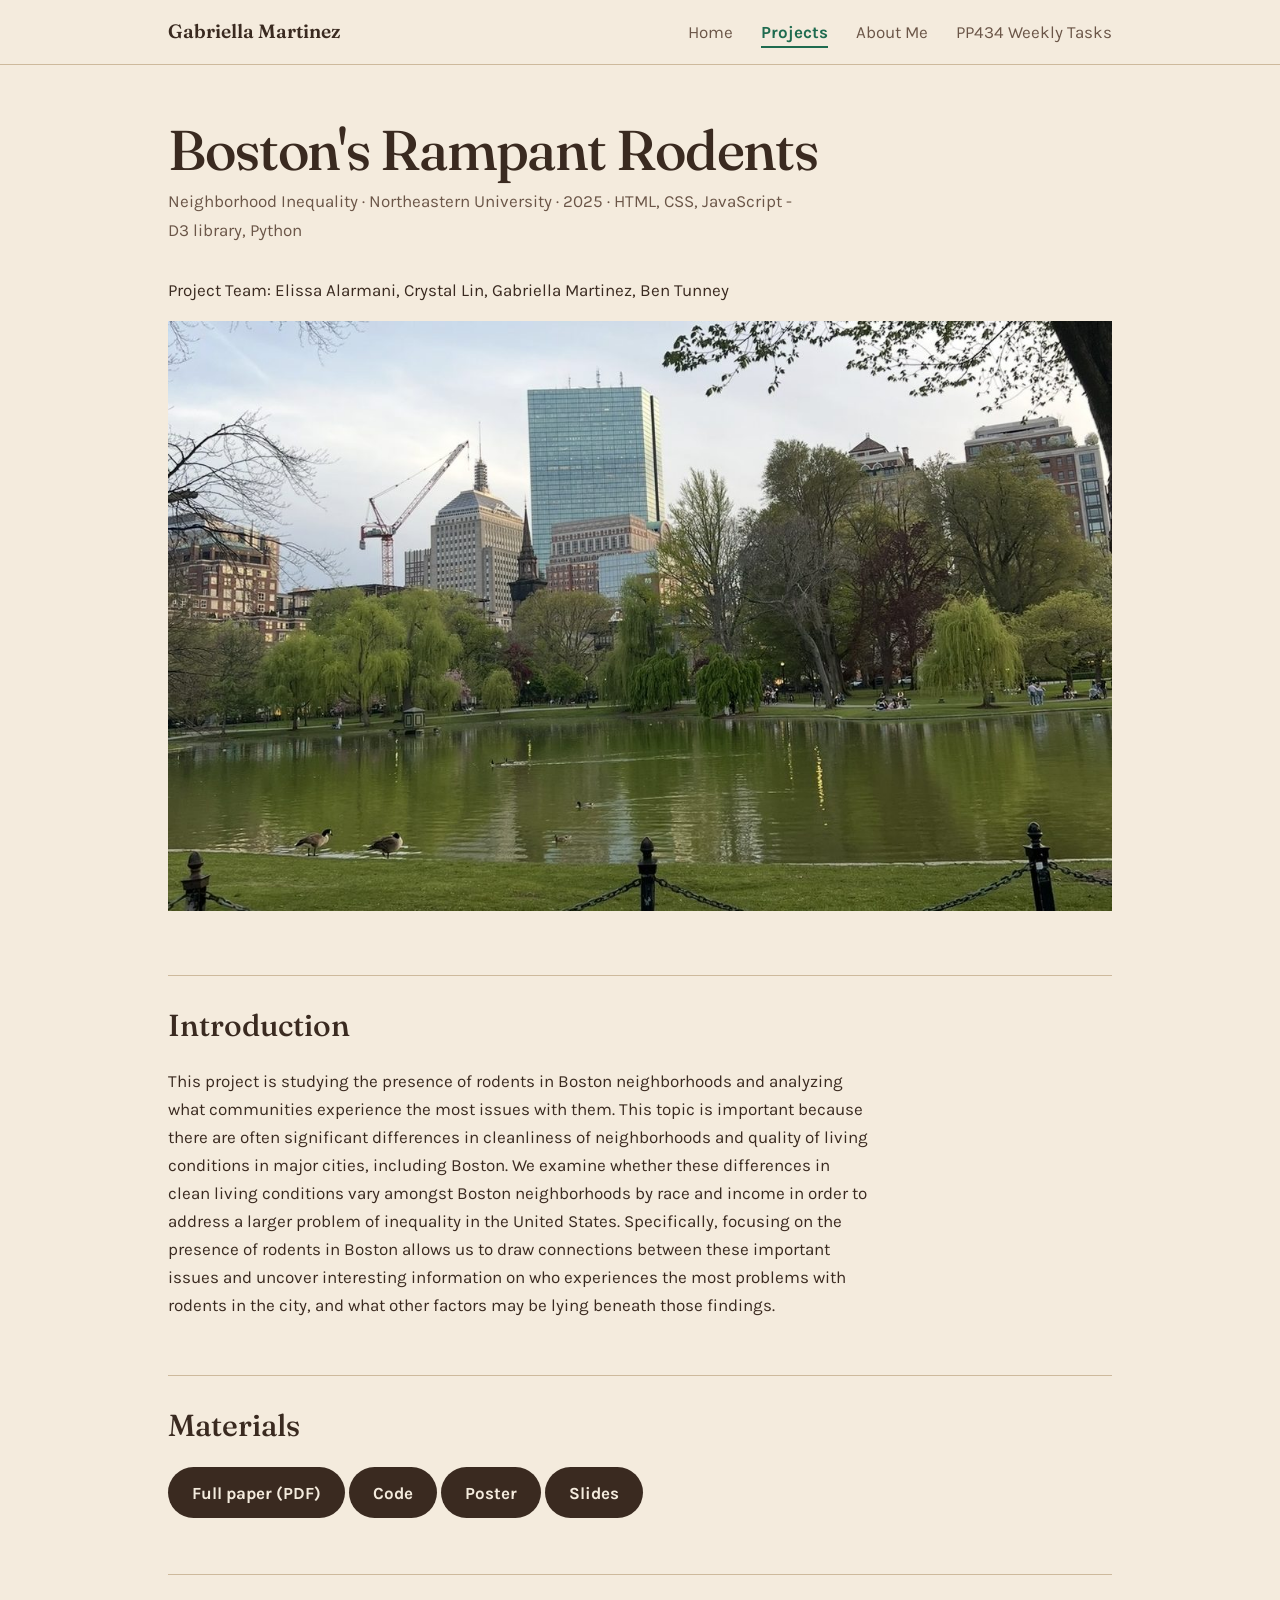
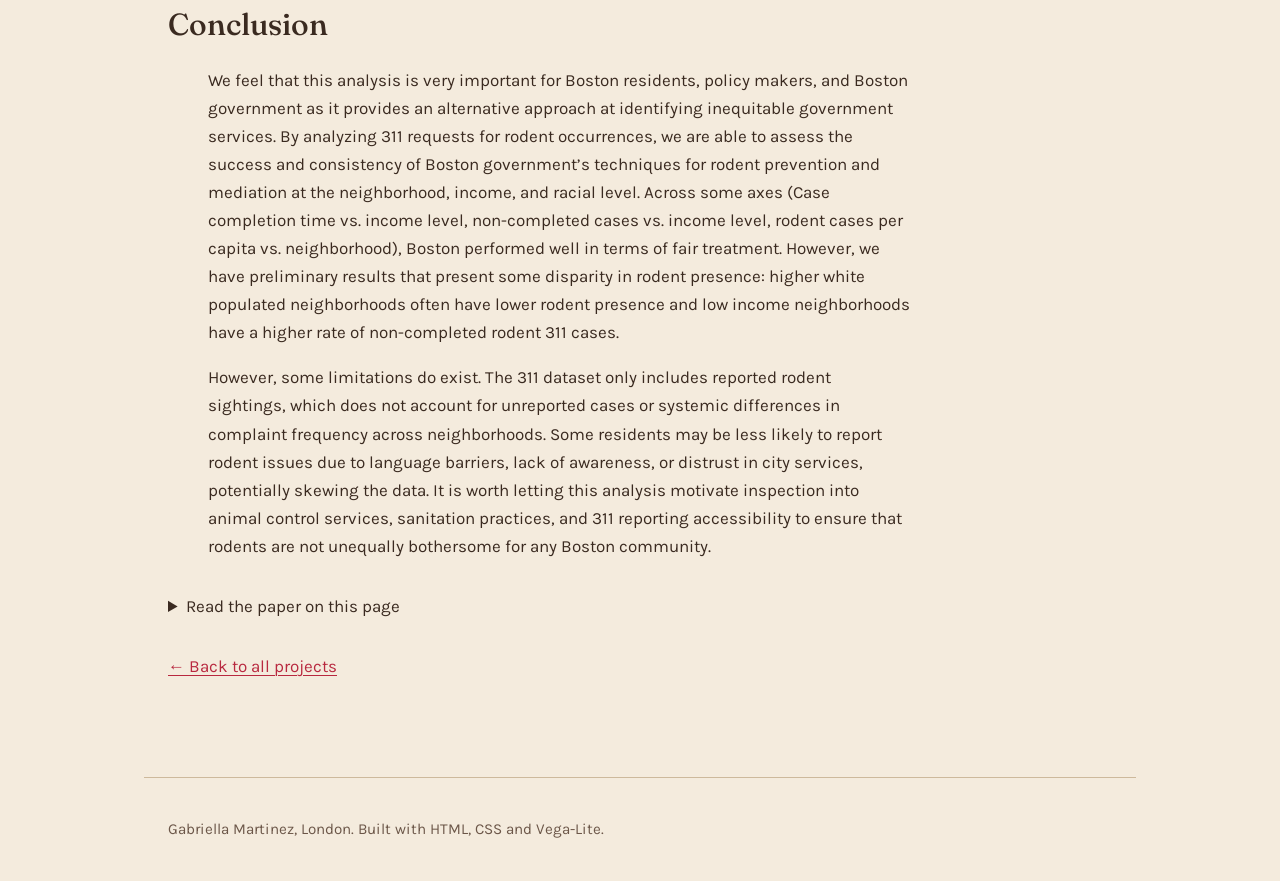
==== projects/boston_rodents/index.html @ 3388af93 "folder to house all project materials" ====
<!DOCTYPE html>
<html lang="en">
<head>
  <meta charset="utf-8">
  <meta name="viewport" content="width=device-width, initial-scale=1">
  <title>Projects | Gabriella Martinez</title> <!-- EDIT -->
  <link rel="preconnect" href="https://fonts.googleapis.com">
  <link rel="preconnect" href="https://fonts.gstatic.com" crossorigin>
  <link href="https://fonts.googleapis.com/css2?family=Fraunces:opsz,wght@9..144,400;9..144,500;9..144,600&family=Karla:wght@400;700&display=swap" rel="stylesheet">
  <link rel="stylesheet" href="../../styles.css">
</head>
<body>

  <!-- Navigation: same as every page, but with ../../ in front of each link -->
  <header class="site-header">
    <nav class="nav" aria-label="Main">
      <a class="nav-name" href="../../index.html">Gabriella Martinez</a>
      <ul class="nav-links">
        <li><a href="../../index.html">Home</a></li>
        <li><a href="../../projects.html" aria-current="page">Projects</a></li>
        <li><a href="../../about.html">About Me</a></li>
        <li><a href="../../portfolio.html">PP434 Weekly Tasks</a></li>
      </ul>
    </nav>
  </header>

  <main class="case-study">
    <h1 class="page-title">Boston's Rampant Rodents</h1> <!-- EDIT -->
    <p class="byline">Neighborhood Inequality · Northeastern University · 2025 · HTML, CSS, JavaScript - D3 library, Python</p> 
    <p>
      Project Team: Elissa Alarmani, Crystal Lin, Gabriella Martinez, Ben Tunney
    </p>

    <!-- Optional cover image: reuse the photo from your project card, or delete this line -->
    <img class="case-cover" src="../../images/boston-garden.jpg" alt="Boston Public Garden with skyline background"> 

    <section>
      <h2 class="section-title">Introduction</h2>
      <p>
        This project is studying the presence of rodents in Boston neighborhoods and analyzing what communities experience 
        the most issues with them. This topic is important because there are often significant differences in cleanliness 
        of neighborhoods and quality of living conditions in major cities, including Boston. We examine whether these 
        differences in clean living conditions vary amongst Boston neighborhoods by race and income in order to address a 
        larger problem of inequality in the United States. Specifically, focusing on the presence of rodents in Boston allows 
        us to draw connections between these important issues and uncover interesting information on who experiences the most 
        problems with rodents in the city, and what other factors may be lying beneath those findings.
      </p>
  
    </section>

    <section>
      <h2 class="section-title">Materials</h2>
      <p class="link-row">
        <!-- Keep only the links that exist for this project -->
        <a class="button" href="paper.pdf">Full paper (PDF)</a>
        <a class="button button-outline" href="https://github.com/gabbyhmartinez/REPO-NAME">Code</a>
        <a class="button button-outline" href="poster.pdf">Poster</a>
        <a class="button button-outline" href="slides.pdf">Slides</a>
      </p>
    </section>

    <section>
      <h2 class="section-title">Conclusion</h2>
      <ul class="findings">
        <p>
          We feel that this analysis is very important for Boston residents, policy makers, and Boston government 
          as it provides an alternative approach at identifying inequitable government services. By analyzing 311 
          requests for rodent occurrences, we are able to assess the success and consistency of Boston government’s 
          techniques for rodent prevention and mediation at the neighborhood, income, and racial level. Across some 
          axes (Case completion time vs. income level, non-completed cases vs. income level, rodent cases per capita 
          vs. neighborhood), Boston performed well in terms of fair treatment. However, we have preliminary results 
          that present some disparity in rodent presence: higher white populated neighborhoods often have lower rodent 
          presence and low income neighborhoods have a higher rate of non-completed rodent 311 cases.
        </p>
        <p>
          However, some limitations do exist. The 311 dataset only includes reported rodent sightings, which does not 
          account for unreported cases or systemic differences in complaint frequency across neighborhoods. Some residents
           may be less likely to report rodent issues due to language barriers, lack of awareness, or distrust in city 
           services, potentially skewing the data. It is worth letting this analysis motivate inspection into animal 
           control services, sanitation practices, and 311 reporting accessibility to ensure that rodents are not unequally 
           bothersome for any Boston community.
        </p>
      </ul>
    </section>

    <!-- Optional: delete this whole block if you don't want an embedded paper -->
    <section>
      <details class="paper-embed">
        <summary>Read the paper on this page</summary>
        <iframe src="paper.pdf" title="Full paper"></iframe>
      </details>
    </section>

    <p class="back-link"><a href="../../projects.html">← Back to all projects</a></p>
  </main>

  <footer class="site-footer">
    <p>Gabriella Martinez, London. Built with HTML, CSS and Vega-Lite.</p>
  </footer>

</body>
</html>
---- styles.css ----
/* Portfolio theme: coffee shop palette.
   All colours live in the :root block, so you can retune the whole site from one place. */

   :root {
    --cream: #F4EBDD;        /* page background: latte foam */
    --cream-deep: #EADCC6;   /* subtle panels, hover fills */
    --espresso: #3A2A20;     /* text */
    --espresso-soft: #6B5648;/* secondary text */
    --strawberry: #B8283F;   /* accent 1: links, hover, highlights */
    --emerald: #1F6B4F;      /* accent 2: tags, active states */
    --line: #CDB99C;         /* hairlines and dotted leaders */
  
    --serif: 'Fraunces', Georgia, 'Times New Roman', serif;
    --sans: 'Karla', 'Helvetica Neue', Helvetica, Arial, sans-serif;
  }
  
  *, *::before, *::after { box-sizing: border-box; }
  
  html { scroll-padding-top: 5rem; }
  
  body {
    margin: 0;
    background: var(--cream);
    color: var(--espresso);
    font-family: var(--sans);
    font-size: 1.0625rem;
    line-height: 1.65;
  }
  
  a { color: var(--strawberry); text-decoration-thickness: 1px; text-underline-offset: 3px; }
  a:hover { color: var(--espresso); }
  a:focus-visible, .nav-links a:focus-visible {
    outline: 2px solid var(--emerald);
    outline-offset: 3px;
    border-radius: 2px;
  }
  
  /* ---------- Top navigation ---------- */
  .site-header {
    position: sticky;
    top: 0;
    z-index: 10;
    background: var(--cream);
    border-bottom: 1px solid var(--line);
  }
  .nav {
    max-width: 62rem;
    margin: 0 auto;
    padding: 1rem 1.5rem;
    display: flex;
    align-items: baseline;
    justify-content: space-between;
    flex-wrap: wrap;
    gap: 0.75rem 2rem;
  }
  .nav-name {
    font-family: var(--serif);
    font-weight: 600;
    font-size: 1.2rem;
    color: var(--espresso);
    text-decoration: none;
  }
  .nav-links { display: flex; flex-wrap: wrap; gap: 0.25rem 1.75rem; list-style: none; margin: 0; padding: 0; }
  .nav-links a {
    color: var(--espresso-soft);
    text-decoration: none;
    padding: 0.25rem 0;
    border-bottom: 2px solid transparent;
  }
  .nav-links a:hover { color: var(--espresso); border-bottom-color: var(--strawberry); }
  .nav-links a[aria-current="page"] { color: var(--emerald); border-bottom-color: var(--emerald); font-weight: 700; }
  
  /* ---------- Layout ---------- */
  main { max-width: 62rem; margin: 0 auto; padding: 0 1.5rem 5rem; }
  
  /* ---------- Hero ---------- */
  .hero {
    padding: 5rem 0 3.5rem;
    display: flex;
    align-items: center;
    justify-content: space-between;
    gap: 3rem;
  }
  .hero-text { max-width: 40rem; }
  
  /* Circular portrait (works on a div placeholder or an <img>) */
  .portrait {
    flex: 0 0 auto;
    width: clamp(11rem, 24vw, 16rem);
    aspect-ratio: 1;
    border-radius: 50%;
    object-fit: cover;
    background: var(--cream-deep);
    border: 3px solid var(--cream);
    box-shadow: 0 0 0 2px var(--strawberry);
    display: grid;
    place-items: center;
    font-family: var(--serif);
    font-size: 3rem;
    color: var(--espresso-soft);
  }
  .hero h1 {
    font-family: var(--serif);
    font-weight: 500;
    font-size: clamp(3rem, 9vw, 5.5rem);
    line-height: 1.02;
    letter-spacing: -0.02em;
    margin: 0 0 1.5rem;
  }
  .hero .lead {
    font-family: var(--serif);
    font-size: clamp(1.25rem, 2.6vw, 1.55rem);
    line-height: 1.45;
    color: var(--espresso);
    margin: 0 0 1.25rem;
    max-width: 38rem;
  }
  .hero .sub { color: var(--espresso-soft); max-width: 36rem; margin: 0 0 1.75rem; }
  
  .contact-row { display: flex; flex-wrap: wrap; gap: 0.5rem 1.5rem; margin: 0; padding: 0; list-style: none; }
  
  /* ---------- The menu (project list) ---------- */
  .menu-section h2 {
    font-family: var(--serif);
    font-weight: 500;
    font-size: 1.9rem;
    margin: 0 0 0.25rem;
  }
  .menu-section .intro { color: var(--espresso-soft); margin: 0 0 1.75rem; }
  
  .menu { list-style: none; margin: 0; padding: 0; border-top: 1px solid var(--line); }
  .menu li { border-bottom: 1px solid var(--line); }
  .menu a {
    display: block;
    padding: 1.25rem 0.5rem;
    color: var(--espresso);
    text-decoration: none;
  }
  .menu a:hover { background: var(--cream-deep); }
  .menu a:hover .dish { color: var(--strawberry); }
  
  .menu-line { display: flex; align-items: baseline; gap: 0.75rem; }
  .dish { font-family: var(--serif); font-weight: 600; font-size: 1.3rem; }
  .leader { flex: 1; border-bottom: 2px dotted var(--line); transform: translateY(-0.3rem); min-width: 1rem; }
  .tag { font-weight: 700; font-size: 0.9rem; color: var(--emerald); white-space: nowrap; }
  .note { margin: 0.35rem 0 0; color: var(--espresso-soft); max-width: 40rem; font-size: 1rem; }
  
  /* ---------- Inner pages (Projects, Weekly Tasks) ---------- */
  .page-title {
    font-family: var(--serif);
    font-weight: 500;
    font-size: clamp(2.25rem, 6vw, 3.5rem);
    line-height: 1.05;
    letter-spacing: -0.02em;
    margin: 3.5rem 0 0.5rem;
  }
  .byline { color: var(--espresso-soft); margin: 0 0 2rem; max-width: 40rem; }
  .section-title {
    font-family: var(--serif);
    font-weight: 500;
    font-size: 1.9rem;
    margin: 3.5rem 0 0.5rem;
    padding-top: 1.5rem;
    border-top: 1px solid var(--line);
  }
  main h3 { font-family: var(--serif); font-weight: 600; font-size: 1.35rem; margin: 0 0 0.5rem; }
  main section { margin: 2rem 0; }
  main p { max-width: 44rem; }
  main img { max-width: 100%; height: auto; }
  figure { margin: 1rem 0; overflow-x: auto; }
  
  /* ---------- About page ---------- */
  .bio .lead { font-family: var(--serif); font-size: clamp(1.25rem, 2.6vw, 1.5rem); line-height: 1.5; max-width: 40rem; }
  .entries { list-style: none; margin: 1.5rem 0 0; padding: 0; }
  .entry { display: grid; grid-template-columns: 9rem 1fr; gap: 0 2rem; margin-bottom: 1.75rem; }
  .entry .when { margin: 0.3rem 0 0; color: var(--espresso-soft); font-size: 0.95rem; }
  .entry h3 { margin: 0; }
  .entry .where { margin: 0.15rem 0 0.4rem; color: var(--emerald); font-weight: 700; }
  .entry .what p:last-child { margin-bottom: 0; }
  .skills { margin: 1.5rem 0 0; display: grid; grid-template-columns: 12rem 1fr; gap: 0.75rem 2rem; }
  .skills dt { font-weight: 700; }
  .skills dd { margin: 0; color: var(--espresso-soft); }
  @media (max-width: 600px) {
    .entry, .skills { grid-template-columns: 1fr; gap: 0.25rem; }
    .skills dd { margin-bottom: 0.75rem; }
  }
  
  /* ---------- Project grid ---------- */
  .project-grid {
    list-style: none;
    margin: 2.5rem 0 0;
    padding: 0;
    display: grid;
    grid-template-columns: repeat(auto-fill, minmax(17rem, 1fr));
    gap: 2.5rem 2rem;
  }
  .project { display: block; color: var(--espresso); text-decoration: none; }
  .thumb {
    width: 100%;
    aspect-ratio: 16 / 10;
    object-fit: cover;
    display: grid;
    place-items: center;
    background: var(--cream-deep);
    border: 1px solid var(--line);
    color: var(--espresso-soft);
    font-size: 0.95rem;
  }
  img.thumb {
    object-fit: cover;
    filter: sepia(0.25) saturate(0.9);
    transition: filter 0.2s ease;
  }
  .project:hover img.thumb {
    filter: none;
  }
  .project-body { padding-top: 0.9rem; }
  .project-title { font-family: var(--serif); font-weight: 600; font-size: 1.3rem; line-height: 1.25; margin: 0; }
  .project:hover .project-title { color: var(--strawberry); text-decoration: underline; text-decoration-thickness: 1px; text-underline-offset: 4px; }
  .project:focus-visible { outline: 2px solid var(--emerald); outline-offset: 4px; }
  .project-tag { margin: 0.25rem 0 0.5rem; color: var(--emerald); font-weight: 700; font-size: 0.9rem; }
  .project-desc { margin: 0; color: var(--espresso-soft); font-size: 1rem; }
  
  /* ---------- Button ---------- */
  .menu-more { margin: 2rem 0 0; }
  .button {
    display: inline-block;
    padding: 0.7rem 1.5rem;
    background: var(--espresso);
    color: var(--cream);
    border-radius: 999px;
    font-weight: 700;
    text-decoration: none;
    transition: background-color 0.15s ease;
  }
  .button:hover { background: var(--strawberry); color: var(--cream); }
  
  /* ---------- Footer ---------- */
  .site-footer {
    max-width: 62rem;
    margin: 0 auto;
    padding: 1.5rem;
    border-top: 1px solid var(--line);
    color: var(--espresso-soft);
    font-size: 0.95rem;
  }
  
  /* ---------- Small screens ---------- */
  @media (max-width: 760px) {
    .hero { flex-direction: column-reverse; align-items: flex-start; gap: 2rem; }
    .portrait { width: 10rem; }
  }
  @media (max-width: 560px) {
    .hero { padding-top: 3rem; }
    .menu-line { flex-wrap: wrap; }
    .leader { display: none; }
    .tag { width: 100%; }
  }
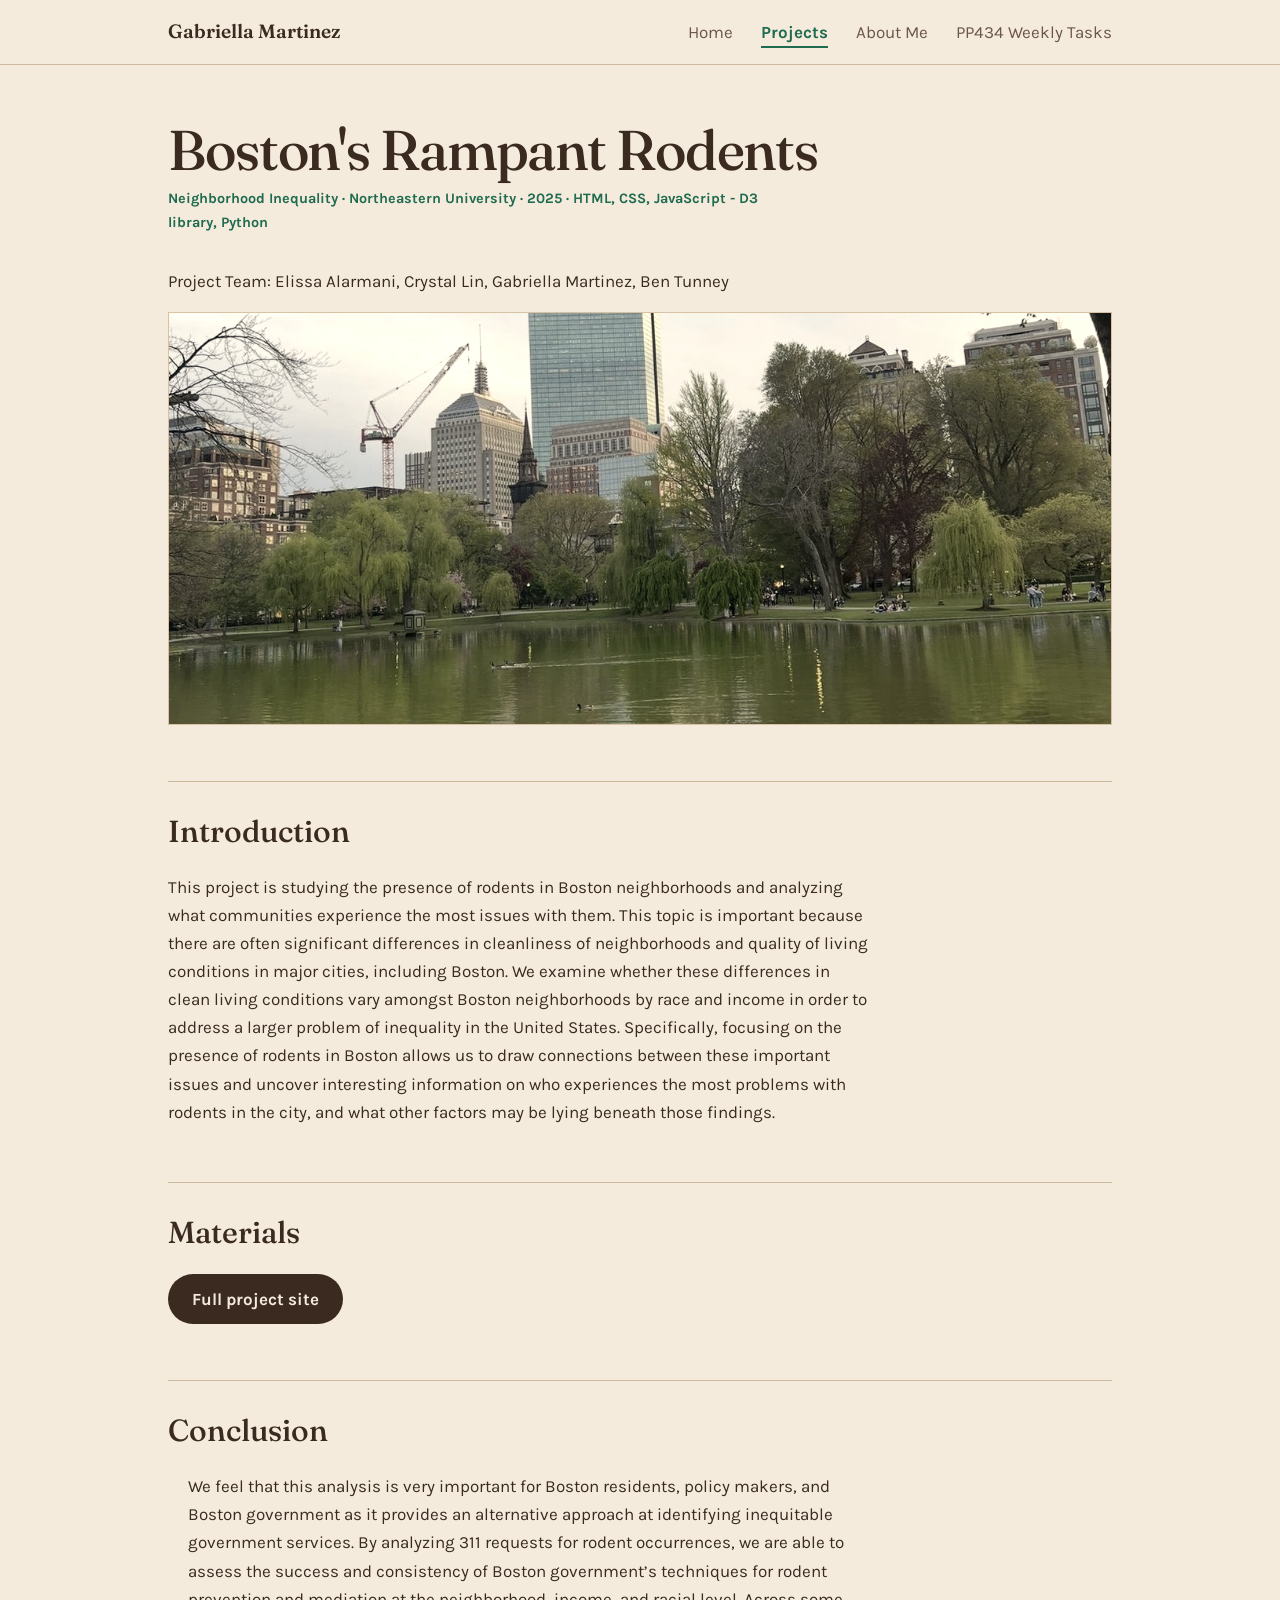
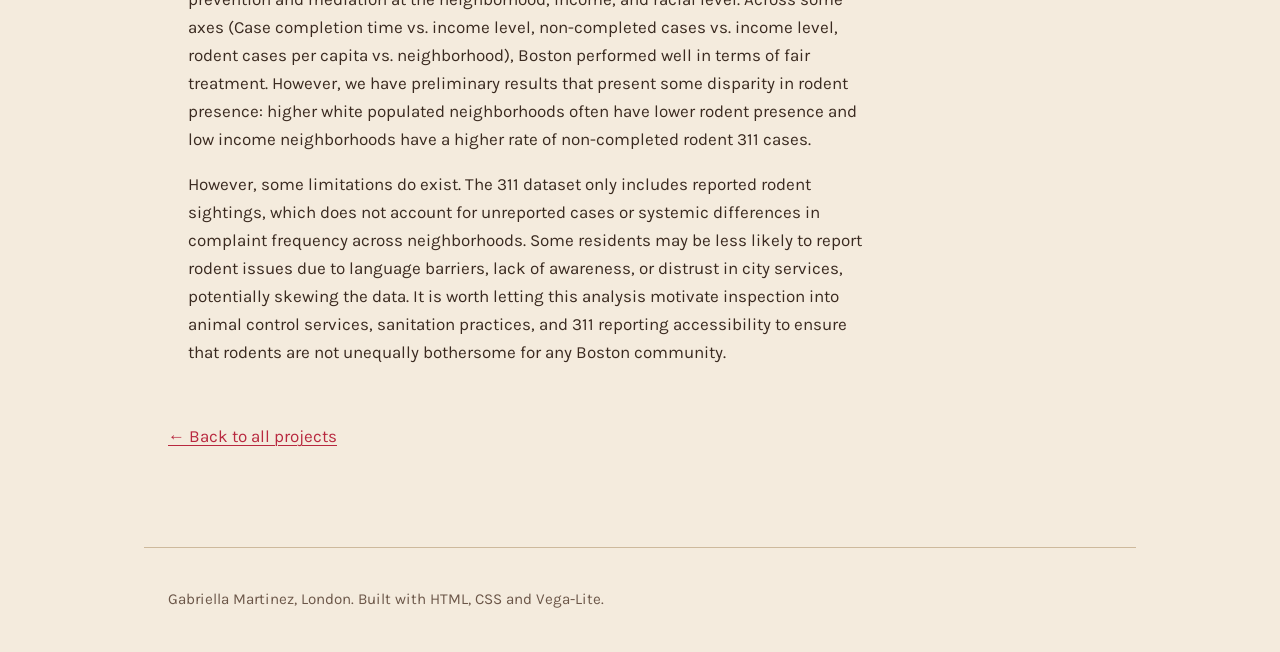
==== commit 09aff176: "putting together project pages" ====
--- a/projects/boston_rodents/index.html
+++ b/projects/boston_rodents/index.html
@@ -52,10 +52,7 @@
       <h2 class="section-title">Materials</h2>
       <p class="link-row">
         <!-- Keep only the links that exist for this project -->
-        <a class="button" href="paper.pdf">Full paper (PDF)</a>
-        <a class="button button-outline" href="https://github.com/gabbyhmartinez/REPO-NAME">Code</a>
-        <a class="button button-outline" href="poster.pdf">Poster</a>
-        <a class="button button-outline" href="slides.pdf">Slides</a>
+        <a class="button" href="https://elissa-alarmani.github.io/boston-rodents/index.html" target="_blank" rel="noopener noreferrer">Full project site</a>
       </p>
     </section>
 
@@ -83,13 +80,6 @@
       </ul>
     </section>
 
-    <!-- Optional: delete this whole block if you don't want an embedded paper -->
-    <section>
-      <details class="paper-embed">
-        <summary>Read the paper on this page</summary>
-        <iframe src="paper.pdf" title="Full paper"></iframe>
-      </details>
-    </section>
 
     <p class="back-link"><a href="../../projects.html">← Back to all projects</a></p>
   </main>
--- a/styles.css
+++ b/styles.css
@@ -255,4 +255,57 @@
     .menu-line { flex-wrap: wrap; }
     .leader { display: none; }
     .tag { width: 100%; }
-  }+  }
+
+/* ---------- Case-study pages ---------- */
+.case-cover {
+  width: 100%;
+  aspect-ratio: 16 / 7;
+  object-fit: cover;
+  display: block;
+  margin: 0 0 1rem;
+  border: 1px solid var(--line);
+  filter: sepia(0.25) saturate(0.9);
+}
+
+.link-row { display: flex; flex-wrap: wrap; gap: 0.75rem; max-width: none; }
+
+/* Secondary buttons: outlined version of .button */
+.button-outline {
+  background: transparent;
+  color: var(--espresso);
+  box-shadow: inset 0 0 0 2px var(--espresso);
+}
+.button-outline:hover {
+  background: var(--strawberry);
+  color: var(--cream);
+  box-shadow: inset 0 0 0 2px var(--strawberry);
+}
+
+.findings { max-width: 44rem; margin: 1rem 0 0; padding-left: 1.25rem; }
+.findings li { margin-bottom: 0.7rem; }
+.findings li::marker { color: var(--strawberry); }
+
+.paper-embed summary {
+  cursor: pointer;
+  font-family: var(--serif);
+  font-weight: 600;
+  font-size: 1.15rem;
+  color: var(--emerald);
+}
+.paper-embed summary:hover { color: var(--strawberry); }
+.paper-embed iframe {
+  display: block;
+  width: 100%;
+  height: 80vh;
+  margin-top: 1rem;
+  border: 1px solid var(--line);
+  background: var(--cream-deep);
+}
+
+.back-link { margin-top: 3.5rem; }
+.case-study .byline {
+  color: var(--emerald);
+  font-weight: 700;
+  font-size: 0.9rem;
+}
